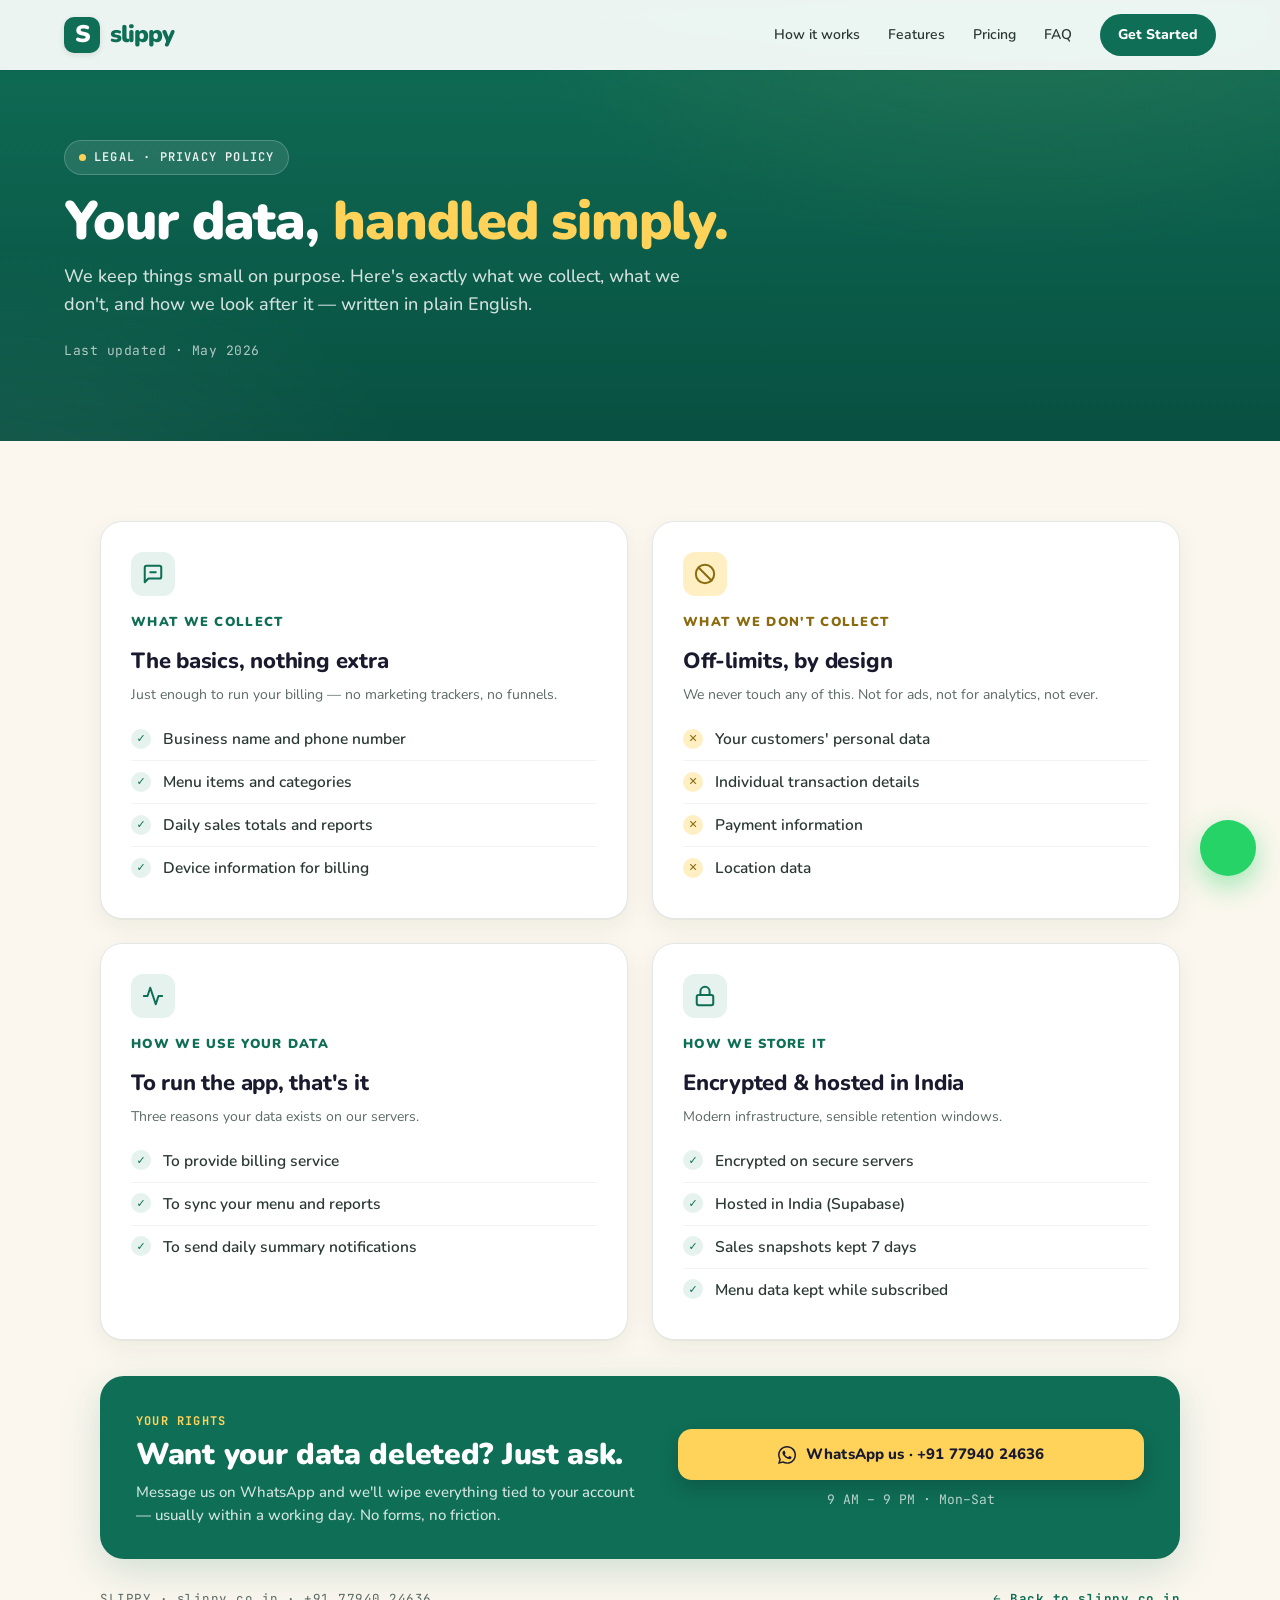
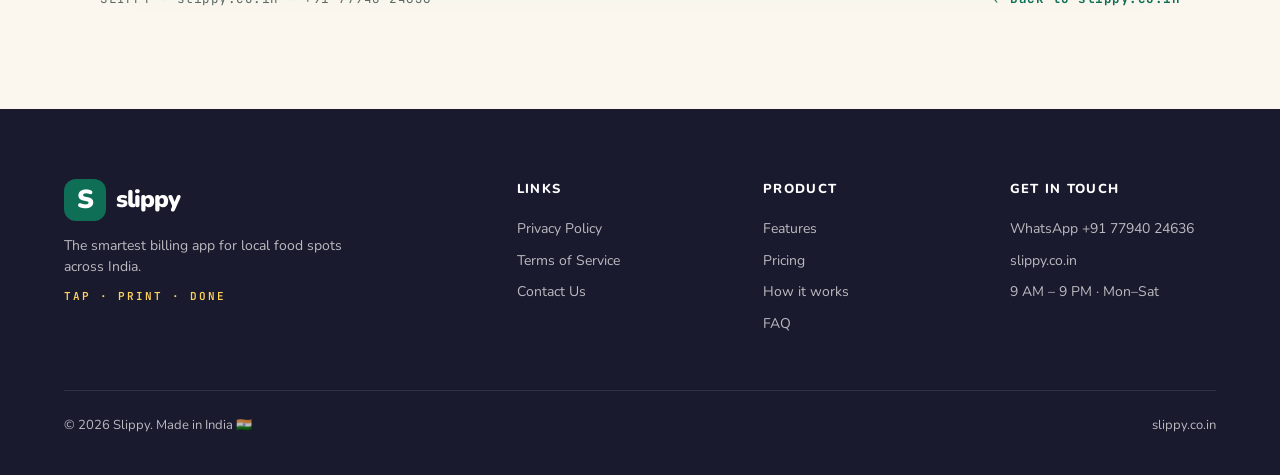
==== privacy.html @ fe351724 "update: add privacy policy page and update index Co-Authored-By: Claude Sonnet 4.6 <noreply@anthropi" ====
<!DOCTYPE html>
<html lang="en">
<head>
<meta charset="UTF-8">
<meta name="viewport" content="width=device-width, initial-scale=1.0">
<title>Privacy Policy — Slippy</title>
<meta name="description" content="Slippy privacy policy. What we collect, what we don't, how we use and store your data.">
<link rel="stylesheet" href="styles.css">
<style>
.privacy-hero{
  background:linear-gradient(180deg, var(--teal-700) 0%, var(--teal-800) 100%);
  color:#fff;
  padding:140px 0 80px;
  position:relative;
  overflow:hidden;
}
.privacy-hero::before{
  content:'';position:absolute;inset:0;
  background:radial-gradient(900px 500px at 80% -10%, rgba(255,210,90,0.10), transparent 60%),
             radial-gradient(700px 400px at 0% 110%, rgba(255,255,255,0.06), transparent 60%);
  pointer-events:none;
}
.privacy-hero .wrap{position:relative;z-index:2}
.privacy-hero .eyebrow-pill{
  display:inline-flex;align-items:center;gap:8px;
  background:rgba(255,255,255,0.10);
  border:1px solid rgba(255,255,255,0.20);
  padding:7px 14px;border-radius:999px;
  font-family:'JetBrains Mono',monospace;font-size:12px;font-weight:600;letter-spacing:0.10em;
  color:rgba(255,255,255,0.92);
  margin-bottom:18px;
}
.privacy-hero .eyebrow-pill .dot{width:7px;height:7px;border-radius:50%;background:#FFD25A}
.privacy-hero h1{
  font-weight:900;font-size:54px;line-height:1.05;letter-spacing:-0.02em;
  max-width:760px;margin-bottom:14px;
}
.privacy-hero h1 .em{color:#FFD25A}
.privacy-hero .lede{
  font-size:18px;color:rgba(255,255,255,0.82);font-weight:500;max-width:620px;line-height:1.55;
}
.privacy-hero .updated{
  margin-top:22px;font-family:'JetBrains Mono',monospace;font-size:13px;
  color:rgba(255,255,255,0.68);letter-spacing:0.04em;
}

.privacy-body{padding:80px 0 100px;background:var(--paper-warm)}
.privacy-grid{
  display:grid;grid-template-columns:repeat(2, 1fr);gap:24px;
  max-width:1080px;margin:0 auto;
}
@media (max-width:820px){.privacy-grid{grid-template-columns:1fr}}

.p-card{
  background:#fff;border:1px solid var(--ink-200);border-radius:22px;
  padding:30px 30px 28px;box-shadow:var(--shadow-card);
  transition:transform 240ms ease, box-shadow 240ms ease;
}
.p-card:hover{transform:translateY(-3px);box-shadow:var(--shadow-card-2)}
.p-card .icon{
  width:44px;height:44px;border-radius:12px;
  background:var(--teal-100);color:var(--teal-700);
  display:flex;align-items:center;justify-content:center;
  margin-bottom:16px;
}
.p-card.warn .icon{background:#FFEFC2;color:#8A6B0F}
.p-card .icon svg{width:22px;height:22px}
.p-card h2{
  font-weight:900;font-size:13px;letter-spacing:0.10em;text-transform:uppercase;
  color:var(--teal-700);margin-bottom:12px;
}
.p-card.warn h2{color:#8A6B0F}
.p-card h3{
  font-weight:800;font-size:22px;color:var(--ink-900);
  margin-bottom:6px;letter-spacing:-0.01em;
}
.p-card .desc{
  color:var(--ink-500);font-size:14px;margin-bottom:18px;line-height:1.5;
}
.p-card ul{list-style:none}
.p-card li{
  display:flex;align-items:flex-start;gap:12px;
  padding:9px 0;font-size:15.5px;color:var(--ink-700);font-weight:600;
  border-top:1px solid var(--ink-100);
}
.p-card li:first-child{border-top:0;padding-top:4px}
.p-card li .v{
  width:20px;height:20px;border-radius:50%;
  background:var(--teal-100);color:var(--teal-700);
  display:flex;align-items:center;justify-content:center;
  font-weight:900;font-size:11px;flex-shrink:0;margin-top:1.5px;
}
.p-card.warn li .v{background:#FFEFC2;color:#8A6B0F}

.privacy-rights{
  margin-top:36px;background:var(--teal-700);color:#fff;
  border-radius:24px;padding:36px 36px 32px;
  display:grid;grid-template-columns:1.1fr 1fr;gap:30px;align-items:center;
  max-width:1080px;margin-left:auto;margin-right:auto;
  box-shadow:var(--shadow-soft);
}
@media (max-width:820px){.privacy-rights{grid-template-columns:1fr;padding:28px}}
.privacy-rights .t-eyebrow{
  font-family:'JetBrains Mono',monospace;font-size:12px;letter-spacing:0.10em;
  color:#FFD25A;font-weight:700;margin-bottom:8px;
}
.privacy-rights h3{
  font-weight:900;font-size:30px;line-height:1.15;letter-spacing:-0.01em;
  margin-bottom:8px;
}
.privacy-rights p{color:rgba(255,255,255,0.82);font-size:15px;line-height:1.55;font-weight:500}
.privacy-rights .actions{display:flex;flex-direction:column;gap:10px}
.privacy-rights .btn-wa{
  display:inline-flex;align-items:center;gap:10px;justify-content:center;
  background:#FFD25A;color:var(--ink-900);font-weight:800;font-size:15px;
  padding:14px 20px;border-radius:14px;letter-spacing:0.01em;
  box-shadow:0 8px 20px rgba(0,0,0,0.18);
  transition:transform 200ms ease;
}
.privacy-rights .btn-wa:hover{transform:translateY(-2px)}
.privacy-rights .btn-wa svg{width:18px;height:18px}
.privacy-rights .contact-line{
  font-family:'JetBrains Mono',monospace;font-size:13px;
  color:rgba(255,255,255,0.7);text-align:center;
}

.privacy-meta{
  max-width:1080px;margin:30px auto 0;
  display:flex;justify-content:space-between;align-items:center;flex-wrap:wrap;gap:14px;
  font-family:'JetBrains Mono',monospace;font-size:12.5px;color:var(--ink-500);
  letter-spacing:0.04em;
}
.privacy-meta a{color:var(--teal-700);font-weight:700}
.privacy-meta a:hover{text-decoration:underline}
</style>
</head>
<body>

<!-- NAV -->
<nav class="nav scrolled" id="nav">
  <div class="wrap">
    <a href="index.html" class="logo">
      <div class="mark"></div>
      <div class="word">slippy</div>
    </a>
    <div class="links">
      <a href="index.html#how">How it works</a>
      <a href="index.html#features">Features</a>
      <a href="index.html#pricing">Pricing</a>
      <a href="index.html#faq">FAQ</a>
      <a href="https://wa.me/917794024636" class="cta" target="_blank" rel="noopener">Get Started</a>
    </div>
  </div>
</nav>

<!-- HERO -->
<section class="privacy-hero">
  <div class="wrap">
    <div class="eyebrow-pill"><span class="dot"></span>LEGAL · PRIVACY POLICY</div>
    <h1>Your data, <span class="em">handled simply.</span></h1>
    <p class="lede">We keep things small on purpose. Here's exactly what we collect, what we don't, and how we look after it — written in plain English.</p>
    <div class="updated">Last updated · May 2026</div>
  </div>
</section>

<!-- BODY -->
<section class="privacy-body">
  <div class="wrap">

    <div class="privacy-grid">

      <!-- WHAT WE COLLECT -->
      <div class="p-card">
        <div class="icon">
          <svg viewBox="0 0 24 24" fill="none" stroke="currentColor" stroke-width="2.2" stroke-linecap="round" stroke-linejoin="round"><path d="M21 15a2 2 0 0 1-2 2H7l-4 4V5a2 2 0 0 1 2-2h14a2 2 0 0 1 2 2z"/><line x1="9" y1="10" x2="15" y2="10"/></svg>
        </div>
        <h2>What we collect</h2>
        <h3>The basics, nothing extra</h3>
        <p class="desc">Just enough to run your billing — no marketing trackers, no funnels.</p>
        <ul>
          <li><span class="v">✓</span>Business name and phone number</li>
          <li><span class="v">✓</span>Menu items and categories</li>
          <li><span class="v">✓</span>Daily sales totals and reports</li>
          <li><span class="v">✓</span>Device information for billing</li>
        </ul>
      </div>

      <!-- WHAT WE DON'T COLLECT -->
      <div class="p-card warn">
        <div class="icon">
          <svg viewBox="0 0 24 24" fill="none" stroke="currentColor" stroke-width="2.2" stroke-linecap="round" stroke-linejoin="round"><circle cx="12" cy="12" r="10"/><line x1="4.93" y1="4.93" x2="19.07" y2="19.07"/></svg>
        </div>
        <h2>What we don't collect</h2>
        <h3>Off-limits, by design</h3>
        <p class="desc">We never touch any of this. Not for ads, not for analytics, not ever.</p>
        <ul>
          <li><span class="v">✕</span>Your customers' personal data</li>
          <li><span class="v">✕</span>Individual transaction details</li>
          <li><span class="v">✕</span>Payment information</li>
          <li><span class="v">✕</span>Location data</li>
        </ul>
      </div>

      <!-- HOW WE USE -->
      <div class="p-card">
        <div class="icon">
          <svg viewBox="0 0 24 24" fill="none" stroke="currentColor" stroke-width="2.2" stroke-linecap="round" stroke-linejoin="round"><polyline points="22 12 18 12 15 21 9 3 6 12 2 12"/></svg>
        </div>
        <h2>How we use your data</h2>
        <h3>To run the app, that's it</h3>
        <p class="desc">Three reasons your data exists on our servers.</p>
        <ul>
          <li><span class="v">✓</span>To provide billing service</li>
          <li><span class="v">✓</span>To sync your menu and reports</li>
          <li><span class="v">✓</span>To send daily summary notifications</li>
        </ul>
      </div>

      <!-- HOW WE STORE -->
      <div class="p-card">
        <div class="icon">
          <svg viewBox="0 0 24 24" fill="none" stroke="currentColor" stroke-width="2.2" stroke-linecap="round" stroke-linejoin="round"><rect x="3" y="11" width="18" height="11" rx="2"/><path d="M7 11V7a5 5 0 0 1 10 0v4"/></svg>
        </div>
        <h2>How we store it</h2>
        <h3>Encrypted &amp; hosted in India</h3>
        <p class="desc">Modern infrastructure, sensible retention windows.</p>
        <ul>
          <li><span class="v">✓</span>Encrypted on secure servers</li>
          <li><span class="v">✓</span>Hosted in India (Supabase)</li>
          <li><span class="v">✓</span>Sales snapshots kept 7 days</li>
          <li><span class="v">✓</span>Menu data kept while subscribed</li>
        </ul>
      </div>

    </div>

    <!-- YOUR RIGHTS -->
    <div class="privacy-rights">
      <div>
        <div class="t-eyebrow">YOUR RIGHTS</div>
        <h3>Want your data deleted? Just ask.</h3>
        <p>Message us on WhatsApp and we'll wipe everything tied to your account — usually within a working day. No forms, no friction.</p>
      </div>
      <div class="actions">
        <a class="btn-wa" href="https://wa.me/917794024636" target="_blank" rel="noopener">
          <svg viewBox="0 0 24 24" fill="currentColor"><path d="M17.498 14.382c-.301-.15-1.767-.867-2.04-.966-.273-.101-.473-.15-.673.15-.197.295-.771.964-.944 1.162-.175.195-.349.21-.646.075-.3-.15-1.263-.465-2.403-1.485-.888-.795-1.484-1.77-1.66-2.07-.174-.3-.019-.465.13-.615.136-.135.301-.345.451-.523.146-.181.194-.301.297-.496.1-.21.049-.375-.025-.524-.075-.15-.672-1.62-.922-2.206-.24-.584-.487-.51-.672-.51-.172-.015-.371-.015-.571-.015-.2 0-.523.074-.797.359-.273.3-1.045 1.02-1.045 2.475s1.07 2.865 1.219 3.075c.149.18 2.095 3.195 5.076 4.485.709.3 1.26.48 1.692.629.71.227 1.355.195 1.866.121.57-.091 1.758-.721 2.006-1.413.255-.694.255-1.28.18-1.414-.074-.135-.27-.21-.57-.36zm-5.446 7.443h-.016c-1.77 0-3.524-.48-5.055-1.38l-.36-.214-3.75.975 1.005-3.645-.239-.375a9.869 9.869 0 0 1-1.516-5.26c0-5.445 4.455-9.885 9.942-9.885 2.654 0 5.145 1.035 7.021 2.91 1.875 1.875 2.909 4.365 2.909 7.02-.004 5.444-4.46 9.885-9.935 9.885M20.52 3.449C18.24 1.245 15.24 0 12.045 0 5.463 0 .104 5.334.101 11.893c0 2.096.549 4.14 1.595 5.945L0 24l6.335-1.652a11.997 11.997 0 0 0 5.71 1.447h.006c6.585 0 11.946-5.336 11.949-11.896 0-3.176-1.24-6.165-3.495-8.411"/></svg>
          WhatsApp us · +91 77940 24636
        </a>
        <div class="contact-line">9 AM – 9 PM · Mon–Sat</div>
      </div>
    </div>

    <div class="privacy-meta">
      <div>SLIPPY · slippy.co.in · +91 77940 24636</div>
      <div><a href="index.html">← Back to slippy.co.in</a></div>
    </div>

  </div>
</section>

<!-- FOOTER -->
<footer class="footer">
  <div class="wrap">
    <div class="row">
      <div class="brand">
        <div class="logo-row">
          <div class="mark">S</div>
          <div class="word">slippy</div>
        </div>
        <p>The smartest billing app for local food spots across India.</p>
        <div class="tag">TAP · PRINT · DONE</div>
      </div>
      <div>
        <h4>Links</h4>
        <ul>
          <li><a href="privacy.html">Privacy Policy</a></li>
          <li><a href="#">Terms of Service</a></li>
          <li><a href="index.html#contact">Contact Us</a></li>
        </ul>
      </div>
      <div>
        <h4>Product</h4>
        <ul>
          <li><a href="index.html#features">Features</a></li>
          <li><a href="index.html#pricing">Pricing</a></li>
          <li><a href="index.html#how">How it works</a></li>
          <li><a href="index.html#faq">FAQ</a></li>
        </ul>
      </div>
      <div>
        <h4>Get in touch</h4>
        <ul>
          <li><a href="https://wa.me/917794024636" target="_blank" rel="noopener">WhatsApp +91 77940 24636</a></li>
          <li><a href="https://slippy.co.in">slippy.co.in</a></li>
          <li>9 AM – 9 PM · Mon–Sat</li>
        </ul>
      </div>
    </div>
    <div class="bottom">
      <div>© 2026 Slippy. Made in India 🇮🇳</div>
      <div>slippy.co.in</div>
    </div>
  </div>
</footer>

<a class="wa-float" href="https://wa.me/917794024636" target="_blank" rel="noopener" aria-label="Chat on WhatsApp"></a>

</body>
</html>
---- styles.css ----
/* =========================================================================
   Slippy — slippy.co.in landing page styles
   ========================================================================= */
@import url('https://fonts.googleapis.com/css2?family=Nunito:wght@400;600;700;800;900&family=JetBrains+Mono:wght@400;500;600;700&display=swap');

* { box-sizing: border-box; margin: 0; padding: 0; }
:root{
  --teal-900:#0A4A39; --teal-800:#085041; --teal-700:#0F6E56;
  --teal-600:#13816A; --teal-500:#2A9B83; --teal-400:#5BB7A1;
  --teal-200:#C9E7DE; --teal-100:#E5F2EE;
  --teal-blob:#14826A;
  --cream:#FFF8E7;
  --paper:#FFFFFF;
  --paper-warm:#FBF7EE;
  --ink-900:#1A1A2E; --ink-700:#2B3935; --ink-500:#5A6A65; --ink-400:#8A9994;
  --ink-300:#C5CFCB; --ink-200:#E2E8E5; --ink-100:#F1F4F2;
  --paid:#1F8A5C;
  --shadow-card: 0 1px 0 rgba(14,26,22,0.04), 0 8px 24px rgba(14,26,22,0.06);
  --shadow-card-2: 0 2px 0 rgba(14,26,22,0.04), 0 20px 50px rgba(14,26,22,0.10);
  --shadow-btn: 0 1px 0 rgba(10,74,57,0.18), 0 6px 16px rgba(10,74,57,0.30);
  --shadow-soft: 0 12px 40px rgba(15,110,86,0.18);
}

html{scroll-behavior:smooth}
body{
  font-family:'Nunito', system-ui, -apple-system, sans-serif;
  font-weight:400;
  color:var(--ink-900);
  background:var(--paper);
  font-size:16px;
  line-height:1.55;
  -webkit-font-smoothing:antialiased;
  -moz-osx-font-smoothing:grayscale;
  overflow-x:hidden;
}
.mono{font-family:'JetBrains Mono',monospace;font-variant-numeric:tabular-nums}
img,svg{display:block;max-width:100%}
a{color:inherit;text-decoration:none}
button{font-family:inherit;cursor:pointer;border:0;background:transparent;color:inherit}

.wrap{max-width:1200px;margin:0 auto;padding:0 24px}
@media (max-width:640px){ .wrap{padding:0 18px} }

/* ============ NAV ============ */
.nav{
  position:fixed; top:0; left:0; right:0; z-index:50;
  padding:14px 0;
  transition:background 250ms ease, box-shadow 250ms ease;
}
.nav.scrolled{
  background:rgba(255,255,255,0.92);
  backdrop-filter:saturate(150%) blur(10px);
  box-shadow:0 1px 0 rgba(14,26,22,0.06);
}
.nav .wrap{display:flex;align-items:center;justify-content:space-between}
.nav .logo{display:flex;align-items:center;gap:10px}
.nav .logo .mark{
  width:36px;height:36px;border-radius:10px;background:#fff;
  position:relative; overflow:hidden; flex-shrink:0;
  box-shadow:0 2px 6px rgba(0,0,0,0.10);
}
.nav.scrolled .logo .mark{background:var(--teal-700)}
.nav .logo .mark::before{
  content:'S'; position:absolute; inset:0;
  display:flex; align-items:center; justify-content:center;
  font-weight:900; font-size:24px; color:var(--teal-700);
  letter-spacing:-1.5px;
}
.nav.scrolled .logo .mark::before{color:#fff}
.nav .logo .word{font-weight:900;font-size:24px;letter-spacing:-1px;color:#fff}
.nav.scrolled .logo .word{color:var(--teal-700)}
.nav .links{display:flex;gap:28px;align-items:center}
.nav .links a:not(.cta){
  font-weight:600; font-size:14px;
  color:rgba(255,255,255,0.85);
  transition:color 200ms;
}
.nav.scrolled .links a:not(.cta){color:var(--ink-700)}
.nav .links a:not(.cta):hover{color:#fff}
.nav.scrolled .links a:not(.cta):hover{color:var(--teal-700)}
.nav a.cta{
  background:#fff !important; color:var(--teal-700) !important;
  padding:10px 18px; border-radius:999px; font-weight:800; font-size:14px;
  white-space:nowrap; flex-shrink:0;
  transition:transform 180ms, background 200ms, color 200ms;
  display:inline-block;
}
.nav.scrolled a.cta{background:var(--teal-700) !important;color:#fff !important}
.nav a.cta:hover{transform:translateY(-1px)}
@media (max-width:760px){
  .nav .links a:not(.cta){display:none}
  .nav .links{gap:0}
  .nav a.cta{padding:9px 14px;font-size:13px}
}
@media (max-width:380px){
  .nav a.cta{padding:8px 12px;font-size:12px}
  .nav .logo .word{font-size:20px}
  .nav .logo .mark{width:32px;height:32px}
  .nav .wrap{padding:0 14px}
}

/* ============ HERO ============ */
.hero{
  position:relative;
  background:var(--teal-700);
  color:#fff;
  padding:140px 0 80px;
  overflow:hidden;
  isolation:isolate;
}
.hero::before, .hero::after{
  content:''; position:absolute; border-radius:50%;
  background:var(--teal-blob); opacity:0.6; z-index:-1;
  filter:blur(0px);
}
.hero::before{ width:340px;height:340px; top:-80px; right:-60px; }
.hero::after{ width:260px;height:260px; bottom:-80px; left:-80px; opacity:0.4; }
.hero .blob3{
  position:absolute; width:140px; height:140px; border-radius:34px;
  background:var(--teal-blob); top:240px; left:48%; opacity:0.45; z-index:-1;
  transform:rotate(15deg);
}
.hero .grid-bg{
  position:absolute; inset:0; z-index:-1; opacity:0.18;
  background-image:
    radial-gradient(circle at center, rgba(255,255,255,0.7) 1.2px, transparent 1.2px);
  background-size: 28px 28px;
  mask-image: radial-gradient(ellipse 70% 60% at 50% 30%, black, transparent 80%);
  -webkit-mask-image: radial-gradient(ellipse 70% 60% at 50% 30%, black, transparent 80%);
}
.hero .row{
  display:grid; grid-template-columns:1.1fr 1fr; gap:60px; align-items:center;
}
@media (max-width:920px){ .hero .row{grid-template-columns:1fr;gap:50px} }

.hero .eyebrow{
  display:inline-flex; align-items:center; gap:8px;
  background:rgba(255,255,255,0.12);
  border:1px solid rgba(255,255,255,0.20);
  padding:6px 14px; border-radius:999px;
  font-size:12px; font-weight:700; letter-spacing:0.10em; text-transform:uppercase;
  color:#fff;
  margin-bottom:24px;
}
.hero .eyebrow .dot{width:6px;height:6px;border-radius:50%;background:#FFD25A;animation:pulse 2s infinite}
@keyframes pulse{0%,100%{opacity:1;transform:scale(1)}50%{opacity:0.5;transform:scale(1.3)}}

.hero h1{
  font-weight:900; font-size:72px; line-height:1.08; letter-spacing:-0.03em;
  margin-bottom:22px;
}
.hero h1 .em{
  font-style:italic; font-weight:900;
  background:linear-gradient(to bottom, #FFD25A 0%, #FFB347 100%);
  -webkit-background-clip:text; background-clip:text; color:transparent;
  display:inline-block; padding:0.06em 0.04em 0.18em; line-height:1.15;
}
@media (max-width:760px){ .hero h1{font-size:44px} }

.hero .sub{
  font-size:18px; line-height:1.55; color:rgba(255,255,255,0.85);
  max-width:520px; margin-bottom:36px; font-weight:500;
}
.hero .ctas{display:flex; gap:14px; flex-wrap:wrap; align-items:center}

.btn{
  display:inline-flex; align-items:center; gap:10px;
  padding:16px 22px; border-radius:14px; font-weight:800; font-size:15px;
  transition:transform 180ms ease, box-shadow 200ms ease;
}
.btn:hover{transform:translateY(-2px)}
.btn-primary{
  background:#fff; color:var(--teal-700);
  box-shadow:0 1px 0 rgba(0,0,0,0.05), 0 10px 30px rgba(0,0,0,0.18);
}
.btn-primary:hover{box-shadow:0 1px 0 rgba(0,0,0,0.05), 0 14px 36px rgba(0,0,0,0.24)}
.btn-secondary{
  background:rgba(255,255,255,0.10); color:#fff;
  border:1.5px solid rgba(255,255,255,0.30);
}
.btn-secondary:hover{background:rgba(255,255,255,0.18)}
.btn-teal{
  background:var(--teal-700); color:#fff;
  box-shadow:var(--shadow-btn);
}

.hero-trust{
  margin-top:40px;
  display:flex; gap:28px; flex-wrap:wrap; align-items:center;
  font-size:13px; color:rgba(255,255,255,0.75); font-weight:600;
}
.hero-trust .item{display:flex;align-items:center;gap:8px}
.hero-trust .check{
  width:18px;height:18px;border-radius:50%;background:rgba(255,210,90,0.25);
  display:inline-flex;align-items:center;justify-content:center;color:#FFD25A;font-size:11px;font-weight:900;
}

/* ============ HERO PHONE ============ */
.hero .phone-stage{
  position:relative; display:flex; justify-content:center; align-items:center;
  perspective:1400px;
}
.phone{
  width:300px; min-height:600px;
  background:#0E1A16;
  border-radius:42px;
  padding:8px;
  box-shadow:
    0 0 0 2px rgba(255,255,255,0.06),
    0 50px 80px rgba(0,0,0,0.35),
    0 20px 40px rgba(0,0,0,0.25);
  position:relative;
  transform:rotate(-3deg);
  animation:phoneFloat 6s ease-in-out infinite;
}
@keyframes phoneFloat{
  0%,100%{transform:rotate(-3deg) translateY(0)}
  50%{transform:rotate(-3deg) translateY(-12px)}
}
.phone .screen{
  background:#fff; border-radius:34px;
  width:100%; height:600px; overflow:hidden;
  position:relative;
  display:flex; flex-direction:column;
}
.phone .notch{
  position:absolute; top:6px; left:50%; transform:translateX(-50%);
  width:90px; height:24px; background:#0E1A16; border-radius:999px; z-index:5;
}
.phone .stat{
  flex:0 0 auto; padding:14px 22px 6px;
  display:flex; justify-content:space-between; align-items:center;
  font-size:11px; font-weight:700;
}
.phone .stat .right{display:flex;gap:5px;align-items:center}
.phone .stat .bar{width:14px;height:8px;background:#0E1A16;border-radius:2px;display:inline-block}
.phone .stat .pct{font-family:'JetBrains Mono',monospace;font-size:10px}

/* receipt content */
.phone .header-bar{
  background:var(--teal-700); color:#fff;
  padding:10px 18px 18px; flex:0 0 auto;
}
.phone .header-bar .title{
  font-weight:800; font-size:18px; text-align:center; margin-top:4px;
}
.phone .header-bar .sub{font-size:11px; text-align:center; opacity:0.8; margin-top:2px}
.phone .body{
  flex:1; background:#FBF7EE; padding:14px; overflow:hidden;
  display:flex; flex-direction:column; gap:8px;
}
.phone .card{
  background:#fff; border-radius:14px; padding:14px;
  box-shadow:0 1px 0 rgba(14,26,22,0.04), 0 4px 12px rgba(14,26,22,0.05);
}
.phone .card .lab{
  font-size:9px; color:#5A6A65; text-transform:uppercase;
  letter-spacing:0.10em; font-weight:700; margin-bottom:8px;
}
.phone .row-li{
  display:flex; justify-content:space-between; align-items:baseline;
  padding:4px 0;
}
.phone .row-li + .row-li{border-top:1px dashed #E2E8E5}
.phone .name{font-size:12px; font-weight:600; color:#1A1A2E}
.phone .qty{font-family:'JetBrains Mono',monospace; font-size:9px; color:#5A6A65; margin-top:1px}
.phone .price{font-family:'JetBrains Mono',monospace; font-weight:700; font-size:12px; color:#1A1A2E}
.phone .total-row{
  display:flex; justify-content:space-between; align-items:baseline;
  padding-top:10px; border-top:1.5px dashed var(--teal-200); margin-top:6px;
}
.phone .total-row .lbl{font-weight:800; font-size:14px}
.phone .total-row .amt{font-family:'JetBrains Mono',monospace; font-weight:700; font-size:22px; color:var(--teal-700)}
.phone .pay-btn{
  background:var(--teal-700); color:#fff;
  padding:12px; border-radius:12px;
  text-align:center; font-weight:800; font-size:13px;
  display:flex; align-items:center; justify-content:center; gap:8px;
  box-shadow:0 1px 0 rgba(10,74,57,0.18), 0 4px 12px rgba(10,74,57,0.22);
  margin-top:auto;
}
.phone .pay-btn .check{
  width:16px;height:16px;background:var(--paid);border-radius:4px;
  display:inline-flex;align-items:center;justify-content:center;font-size:10px;font-weight:900;
}

/* Floating chips around phone */
.chip-fly{
  position:absolute;
  background:#fff;
  border-radius:14px;
  padding:10px 14px;
  box-shadow:0 12px 32px rgba(0,0,0,0.18);
  font-size:13px; font-weight:700;
  display:flex; align-items:center; gap:10px;
  color:var(--ink-900);
  animation:chipFloat 5s ease-in-out infinite;
}
.chip-fly .ic{
  width:30px;height:30px;border-radius:8px;
  display:flex;align-items:center;justify-content:center;
  font-size:14px;
}
.chip-fly.print{ top:80px; left:-30px; animation-delay:0.5s; }
.chip-fly.print .ic{background:var(--teal-100); color:var(--teal-700)}
.chip-fly.upi{ top:280px; right:-50px; animation-delay:1.5s; }
.chip-fly.upi .ic{background:#DEF1E6; color:var(--paid)}
.chip-fly .small{font-size:10px;color:var(--ink-500);font-weight:600;text-transform:uppercase;letter-spacing:0.08em}
@keyframes chipFloat{
  0%,100%{transform:translateY(0)}
  50%{transform:translateY(-8px)}
}
@media (max-width:920px){ .chip-fly{display:none} }

/* ============ section tools ============ */
section{padding:90px 0; position:relative}
.section-head{ text-align:center; max-width:680px; margin:0 auto 60px }
.eyebrow-pill{
  display:inline-flex; align-items:center; gap:8px;
  background:var(--teal-100); color:var(--teal-700);
  padding:6px 14px; border-radius:999px;
  font-size:12px; font-weight:800; letter-spacing:0.10em; text-transform:uppercase;
  margin-bottom:18px;
}
h2.section-title{
  font-weight:900; font-size:48px; line-height:1.05; letter-spacing:-0.02em;
  color:var(--ink-900); margin-bottom:14px;
}
@media (max-width:640px){ h2.section-title{font-size:32px} }
.section-sub{font-size:18px; color:var(--ink-700); line-height:1.55; max-width:600px;margin:0 auto}

/* ============ HOW IT WORKS ============ */
.how{ background:var(--teal-700); color:#fff; overflow:hidden; position:relative; }
.how::before{
  content:''; position:absolute; inset:0; opacity:0.18; z-index:0;
  background-image: radial-gradient(circle at center, rgba(255,255,255,0.6) 1.2px, transparent 1.2px);
  background-size: 28px 28px;
  mask-image: radial-gradient(ellipse 70% 70% at 50% 50%, black, transparent 80%);
  -webkit-mask-image: radial-gradient(ellipse 70% 70% at 50% 50%, black, transparent 80%);
}
.how > *{position:relative; z-index:1}
.how h2.section-title, .how .section-sub, .how .eyebrow-pill{color:#fff}
.how .eyebrow-pill{background:rgba(255,255,255,0.14); color:#FFD25A}
.how .section-sub{color:rgba(255,255,255,0.80)}
.how .steps{
  display:grid; grid-template-columns:repeat(3,1fr); gap:24px;
  position:relative;
}
@media (max-width:880px){ .how .steps{grid-template-columns:1fr} }
.step{
  background:rgba(255,255,255,0.06);
  border:1px solid rgba(255,255,255,0.14);
  border-radius:24px; padding:32px 28px;
  position:relative;
  transition:transform 250ms ease, background 250ms ease;
}
.step:hover{transform:translateY(-6px); background:rgba(255,255,255,0.10)}
.step .num{
  font-family:'Nunito',sans-serif; font-weight:900; font-size:64px;
  background:linear-gradient(to bottom, #FFD25A 0%, #FFB347 100%);
  -webkit-background-clip:text; background-clip:text; color:transparent;
  line-height:1; letter-spacing:-0.04em;
  margin-bottom:14px;
}
.step h3{font-weight:800; font-size:24px; color:#fff; margin-bottom:10px}
.step p{color:rgba(255,255,255,0.78); font-size:15px; line-height:1.55}
.step .tag{
  display:inline-block; background:#FFD25A; color:var(--ink-900);
  font-size:11px; font-weight:800; letter-spacing:0.08em; text-transform:uppercase;
  padding:4px 10px; border-radius:999px; margin-top:14px;
}

/* ============ FEATURES ============ */
.features-grid{
  display:grid; grid-template-columns:repeat(3, 1fr); gap:20px;
}
@media (max-width:980px){ .features-grid{grid-template-columns:1fr 1fr} }
@media (max-width:600px){ .features-grid{grid-template-columns:1fr} }
.feat{
  background:#fff;
  border:1px solid var(--ink-200);
  border-radius:20px; padding:28px 24px;
  transition:transform 260ms ease, box-shadow 260ms ease, border-color 260ms ease;
  position:relative; overflow:hidden;
}
.feat:hover{
  transform:translateY(-6px);
  box-shadow:var(--shadow-card-2);
  border-color:transparent;
}
.feat .ic{
  width:54px; height:54px; border-radius:14px;
  background:var(--teal-100); color:var(--teal-700);
  display:flex; align-items:center; justify-content:center;
  margin-bottom:18px;
}
.feat .ic svg{width:26px;height:26px}
.feat h3{
  font-weight:800; font-size:20px; color:var(--ink-900);
  margin-bottom:8px; letter-spacing:-0.01em;
}
.feat p{font-size:14.5px; color:var(--ink-700); line-height:1.55}
.feat.highlight{
  background:linear-gradient(135deg, var(--teal-700) 0%, var(--teal-800) 100%);
  color:#fff;
  border-color:transparent;
}
.feat.highlight h3, .feat.highlight p{color:#fff}
.feat.highlight p{color:rgba(255,255,255,0.82)}
.feat.highlight .ic{background:rgba(255,255,255,0.18); color:#FFD25A}

/* ============ FOR WHOM ============ */
.who{ background:var(--paper-warm); }
.who-grid{
  display:grid; grid-template-columns:repeat(4,1fr); gap:14px;
  max-width:1000px; margin:40px auto 0;
}
@media (max-width:880px){ .who-grid{grid-template-columns:repeat(2,1fr)} }
.who-item{
  background:#fff; border-radius:16px; padding:24px 18px;
  text-align:center;
  transition:transform 220ms ease, box-shadow 220ms ease;
  border:1px solid var(--ink-200);
}
.who-item:hover{transform:translateY(-4px); box-shadow:var(--shadow-card)}
.who-item .emo{font-size:34px; margin-bottom:10px}
.who-item .name{font-weight:800; font-size:14px; color:var(--ink-900)}
.who-callout{
  margin-top:50px; background:#fff; border-radius:24px;
  padding:36px; display:grid; grid-template-columns:auto 1fr; gap:30px;
  align-items:center; box-shadow:var(--shadow-card);
  border:1px solid var(--ink-200);
}
@media (max-width:760px){.who-callout{grid-template-columns:1fr;text-align:center}}
.who-callout .badge{
  width:84px; height:84px; border-radius:24px;
  background:var(--teal-700); color:#fff;
  display:flex; align-items:center; justify-content:center; font-weight:900; font-size:38px;
  flex-shrink:0;
}
.who-callout h3{font-weight:900; font-size:24px; margin-bottom:8px}
.who-callout p{color:var(--ink-700); font-size:16px}

/* ============ PRICING ============ */
.pricing-card{
  max-width:520px; margin:0 auto;
  background:#fff;
  border-radius:28px;
  padding:48px 40px;
  box-shadow:var(--shadow-card-2);
  position:relative;
  border:2px solid var(--teal-700);
  overflow:hidden;
}
.pricing-card::before{
  content:''; position:absolute; top:-100px; right:-100px;
  width:240px; height:240px; border-radius:50%;
  background:var(--teal-100); z-index:0;
}
.pricing-card > *{position:relative; z-index:1}
.pricing-banner{
  display:inline-flex; align-items:center; gap:6px;
  background:#FFD25A; color:var(--ink-900);
  padding:6px 14px; border-radius:999px;
  font-size:12px; font-weight:900; letter-spacing:0.06em; text-transform:uppercase;
  margin-bottom:20px;
}
.pricing-card .price{
  display:flex; align-items:baseline; gap:6px; margin-bottom:6px;
}
.pricing-card .price .amt{
  font-weight:900; font-size:72px; letter-spacing:-0.04em; color:var(--ink-900); line-height:1;
}
.pricing-card .price .per{font-size:18px; color:var(--ink-500); font-weight:700}
.pricing-card .scope{color:var(--ink-500); font-size:14px; margin-bottom:24px}
.pricing-card hr{ border:0; height:1px; background:var(--ink-200); margin:24px 0 }
.pricing-card ul{list-style:none}
.pricing-card li{
  display:flex; align-items:center; gap:12px;
  padding:8px 0; font-size:15px; color:var(--ink-700); font-weight:600;
}
.pricing-card li .v{
  width:22px;height:22px; border-radius:50%;
  background:var(--teal-100); color:var(--teal-700);
  display:flex; align-items:center; justify-content:center; font-weight:900; font-size:12px;
  flex-shrink:0;
}
.pricing-card .cta-row{ margin-top:28px }
.pricing-card .cta-row .btn{ width:100%; justify-content:center }
.pricing-foot{
  text-align:center; margin-top:24px;
  font-size:13px; color:var(--ink-500); font-weight:600;
}
.pricing-foot span{margin:0 12px}

/* ============ DATA PRIVACY ============ */
.privacy{ background:var(--ink-900); color:#fff; }
.privacy h2{color:#fff}
.privacy .section-sub{color:rgba(255,255,255,0.70)}
.privacy .eyebrow-pill{background:rgba(255,210,90,0.18); color:#FFD25A}
.privacy-cols{
  display:grid; grid-template-columns:repeat(3,1fr); gap:20px; margin-top:50px;
}
@media (max-width:880px){.privacy-cols{grid-template-columns:1fr}}
.priv-card{
  background:rgba(255,255,255,0.04);
  border:1px solid rgba(255,255,255,0.10);
  border-radius:20px; padding:28px;
}
.priv-card h3{
  font-weight:800; font-size:18px; margin-bottom:14px;
  display:flex; align-items:center; gap:10px;
}
.priv-card h3 .dot{width:10px;height:10px;border-radius:50%}
.priv-card.on h3 .dot{background:var(--paid)}
.priv-card.off h3 .dot{background:#FF6B6B}
.priv-card.cn h3 .dot{background:#FFD25A}
.priv-card ul{list-style:none}
.priv-card li{
  font-size:14.5px; color:rgba(255,255,255,0.78);
  padding:5px 0; padding-left:16px; position:relative;
}
.priv-card li::before{
  content:''; position:absolute; left:0; top:13px;
  width:5px;height:5px;border-radius:50%; background:rgba(255,255,255,0.4);
}
.privacy .closer{
  margin-top:50px; text-align:center;
  background:rgba(255,210,90,0.10); border:1px solid rgba(255,210,90,0.20);
  border-radius:20px; padding:24px; color:#fff;
  font-weight:700; font-size:16px;
}
.privacy .closer .em{color:#FFD25A}

/* ============ CONTACT ============ */
.contact{ background:var(--teal-700); color:#fff; overflow:hidden; position:relative; }
.contact::before{
  content:''; position:absolute; width:300px; height:300px; border-radius:50%;
  background:var(--teal-blob); top:-100px; right:-80px; opacity:0.5;
}
.contact > *{position:relative; z-index:1}
.contact .row{display:grid; grid-template-columns:1.1fr 1fr; gap:60px; align-items:center}
@media (max-width:880px){.contact .row{grid-template-columns:1fr}}
.contact h2{color:#fff; margin-bottom:14px}
.contact .lead{font-size:18px; color:rgba(255,255,255,0.85); margin-bottom:30px}
.contact .ctas{display:flex; gap:14px; flex-wrap:wrap}
.contact .meta{
  display:grid; grid-template-columns:1fr 1fr; gap:16px;
  margin-top:36px;
}
.contact .meta .it{
  background:rgba(255,255,255,0.08); border:1px solid rgba(255,255,255,0.14);
  padding:16px; border-radius:14px;
}
.contact .meta .lab{
  font-size:11px; font-weight:800; letter-spacing:0.10em;
  text-transform:uppercase; color:#FFD25A; margin-bottom:6px;
}
.contact .meta .v{font-weight:700}
.contact .number{
  font-family:'JetBrains Mono', monospace; font-weight:700;
  font-size:32px; color:#FFD25A; letter-spacing:-0.01em;
  margin-bottom:8px;
}
.contact .number-tag{
  font-size:12px; font-weight:700; letter-spacing:0.10em; text-transform:uppercase;
  color:rgba(255,255,255,0.70); margin-bottom:30px;
}

/* WhatsApp art */
.wa-art{
  background:#fff; border-radius:24px; padding:24px;
  box-shadow:0 30px 60px rgba(0,0,0,0.20);
  transform:rotate(2deg);
}
.wa-art .header{
  display:flex; align-items:center; gap:12px;
  padding-bottom:14px; border-bottom:1px solid #E2E8E5;
}
.wa-art .avatar{
  width:46px; height:46px; border-radius:50%; background:var(--teal-700);
  display:flex; align-items:center; justify-content:center;
  color:#fff; font-weight:900; font-size:22px;
}
.wa-art .nm{font-weight:800; color:#1A1A2E; font-size:15px}
.wa-art .st{font-size:11px; color:var(--paid); font-weight:700; display:flex; align-items:center; gap:5px}
.wa-art .st .lvd{width:6px;height:6px;border-radius:50%;background:var(--paid)}
.wa-art .msgs{display:flex; flex-direction:column; gap:10px; padding:18px 0 6px}
.wa-art .msg{padding:10px 14px; max-width:86%; font-size:14px; line-height:1.4}
.wa-art .msg.them{
  background:var(--ink-100); color:var(--ink-900);
  border-radius:14px 14px 14px 2px; align-self:flex-start;
}
.wa-art .msg.us{
  background:var(--teal-100); color:var(--teal-900);
  border-radius:14px 14px 2px 14px; align-self:flex-end;
}
.wa-art .msg .ti{font-size:10px;color:var(--ink-500); margin-top:4px; text-align:right; font-family:'JetBrains Mono',monospace}

/* ============ FAQ ============ */
.faq-list{ max-width:860px; margin:0 auto; }
.faq-item{
  border-bottom:1px solid var(--ink-200);
  padding:18px 0;
}
.faq-item:first-child{border-top:1px solid var(--ink-200)}
.faq-q{
  display:flex; justify-content:space-between; align-items:center;
  cursor:pointer; padding:6px 0;
  font-weight:800; font-size:18px; color:var(--ink-900);
  gap:20px;
}
.faq-q:hover{color:var(--teal-700)}
.faq-q .plus{
  width:32px; height:32px; border-radius:50%;
  background:var(--teal-100); color:var(--teal-700);
  display:flex; align-items:center; justify-content:center; font-size:18px; font-weight:900;
  transition:transform 250ms ease, background 250ms ease;
  flex-shrink:0;
}
.faq-item.open .faq-q .plus{transform:rotate(45deg); background:var(--teal-700); color:#fff}
.faq-a{
  max-height:0; overflow:hidden;
  transition:max-height 350ms ease, padding 250ms ease, opacity 250ms ease;
  color:var(--ink-700); font-size:16px; line-height:1.6;
  opacity:0;
}
.faq-item.open .faq-a{max-height:300px; padding-top:10px; opacity:1}

/* ============ FOOTER ============ */
.footer{
  background:var(--ink-900); color:rgba(255,255,255,0.70);
  padding:70px 0 40px;
}
.footer .row{
  display:grid; grid-template-columns:2fr 1fr 1fr 1fr; gap:40px;
}
@media (max-width:880px){.footer .row{grid-template-columns:1fr 1fr}}
.footer h4{
  font-weight:800; font-size:13px; color:#fff;
  text-transform:uppercase; letter-spacing:0.10em;
  margin-bottom:14px;
}
.footer ul{list-style:none}
.footer li{padding:5px 0; font-size:14px}
.footer li a:hover{color:#fff}
.footer .brand .logo-row{display:flex; align-items:center; gap:10px; margin-bottom:14px}
.footer .brand .mark{
  width:42px;height:42px;border-radius:12px;background:var(--teal-700);
  display:flex; align-items:center; justify-content:center;
  color:#fff; font-weight:900; font-size:26px; letter-spacing:-1.5px;
}
.footer .brand .word{color:#fff; font-weight:900; font-size:24px; letter-spacing:-1px}
.footer .brand p{font-size:14px; max-width:320px}
.footer .brand .tag{
  font-family:'JetBrains Mono',monospace; font-size:11px;
  letter-spacing:0.18em; text-transform:uppercase;
  color:#FFD25A; font-weight:600; margin-top:10px;
}
.footer .bottom{
  margin-top:50px; padding-top:24px; border-top:1px solid rgba(255,255,255,0.10);
  display:flex; justify-content:space-between; flex-wrap:wrap; gap:12px;
  font-size:13px;
}

/* ============ WhatsApp float ============ */
.wa-float{
  position:fixed; bottom:24px; right:24px; z-index:60;
  width:56px; height:56px; border-radius:50%;
  background:#25D366; color:#fff;
  display:flex; align-items:center; justify-content:center;
  box-shadow:0 10px 28px rgba(37,211,102,0.45);
  transition:transform 200ms ease;
  animation:waPulse 2.5s ease-in-out infinite;
}
.wa-float:hover{transform:scale(1.1)}
@keyframes waPulse{
  0%,100%{box-shadow:0 10px 28px rgba(37,211,102,0.45), 0 0 0 0 rgba(37,211,102,0.5)}
  50%{box-shadow:0 10px 28px rgba(37,211,102,0.45), 0 0 0 14px rgba(37,211,102,0)}
}
.wa-float svg{width:28px;height:28px}

/* ============ animations ============ */
.reveal{ opacity:0; transform:translateY(28px); transition:opacity 700ms ease, transform 700ms ease; }
.reveal.in{ opacity:1; transform:translateY(0); }
.reveal.d1{transition-delay:80ms}
.reveal.d2{transition-delay:160ms}
.reveal.d3{transition-delay:240ms}
.reveal.d4{transition-delay:320ms}
.reveal.d5{transition-delay:400ms}
.reveal.d6{transition-delay:480ms}

/* receipt edge motif */
.tear{
  height:14px;
  background:var(--paper);
  -webkit-mask: radial-gradient(circle 7px at 7px 7px, transparent 99%, black 100%) -7px 0 / 14px 14px;
  mask: radial-gradient(circle 7px at 7px 7px, transparent 99%, black 100%) -7px 0 / 14px 14px;
  margin-top:-1px;
}
.tear.dark{background:var(--ink-900)}
.tear.teal{background:var(--teal-700)}
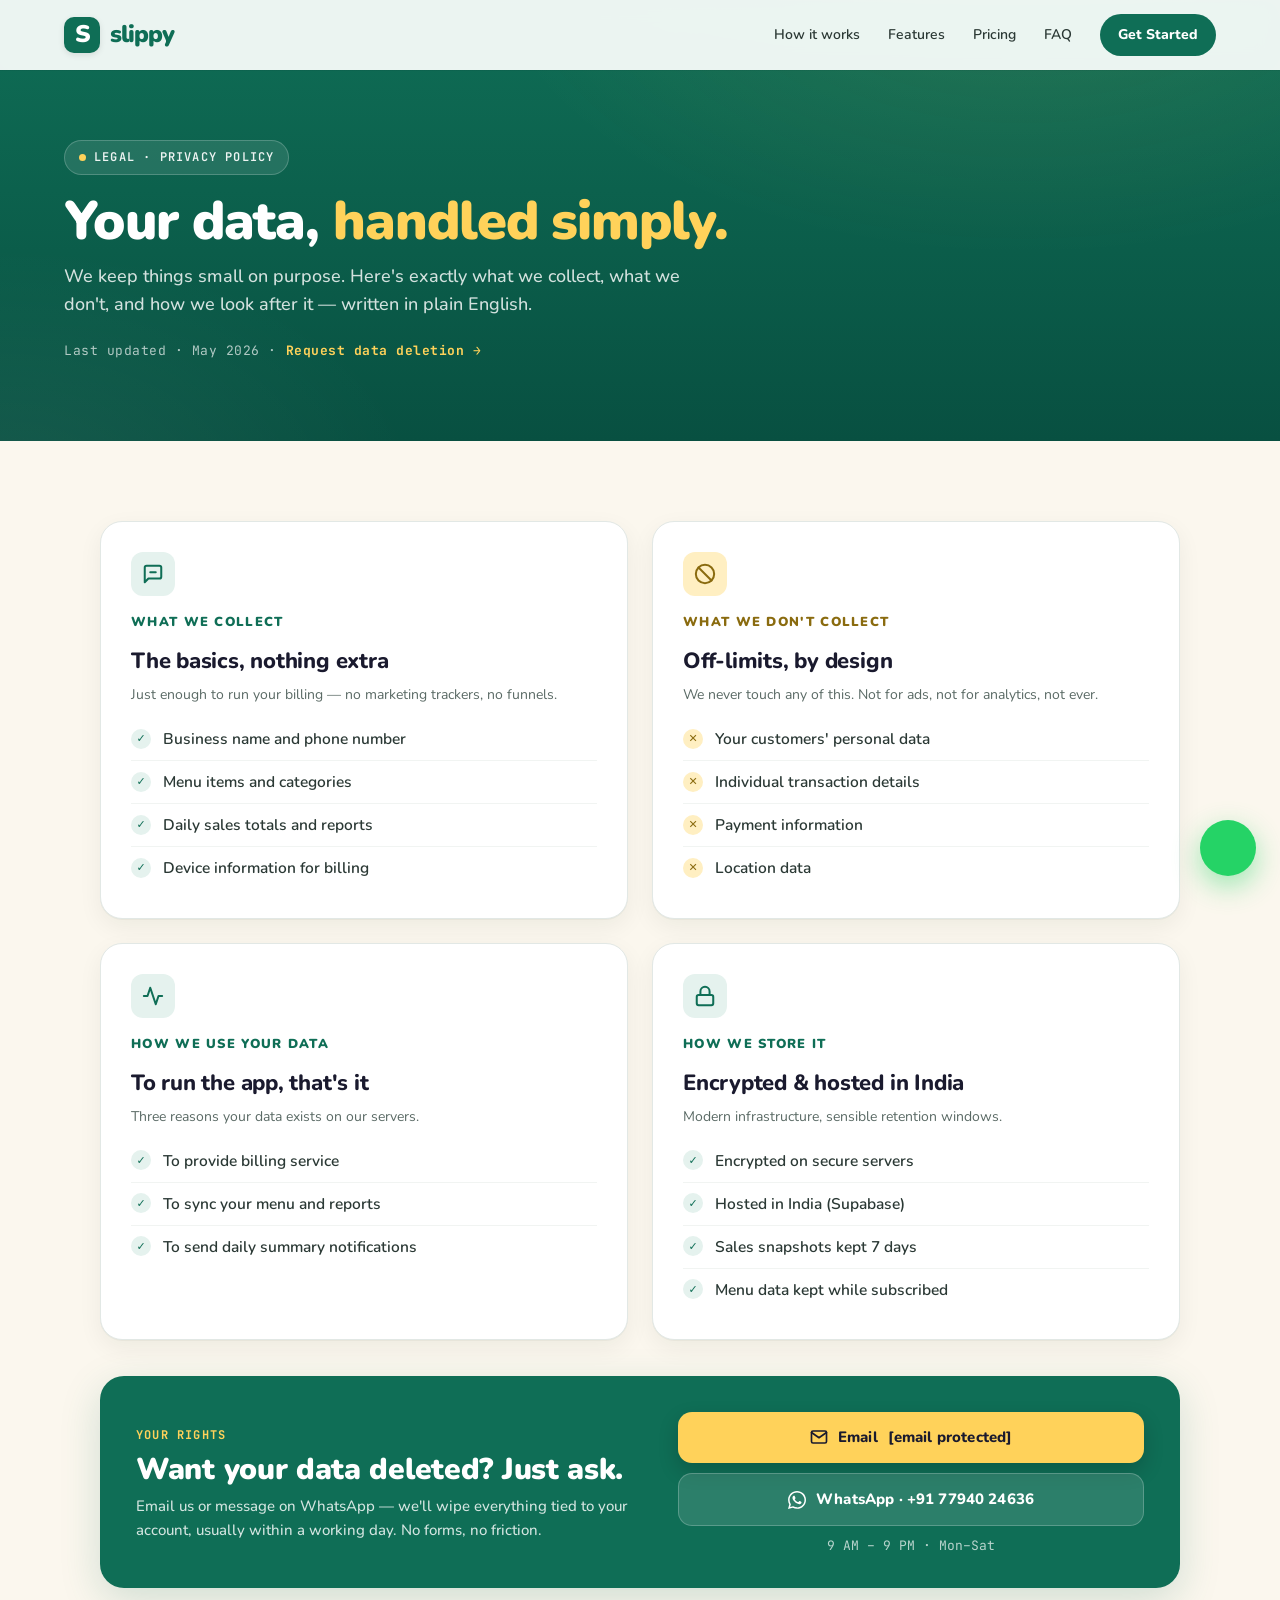
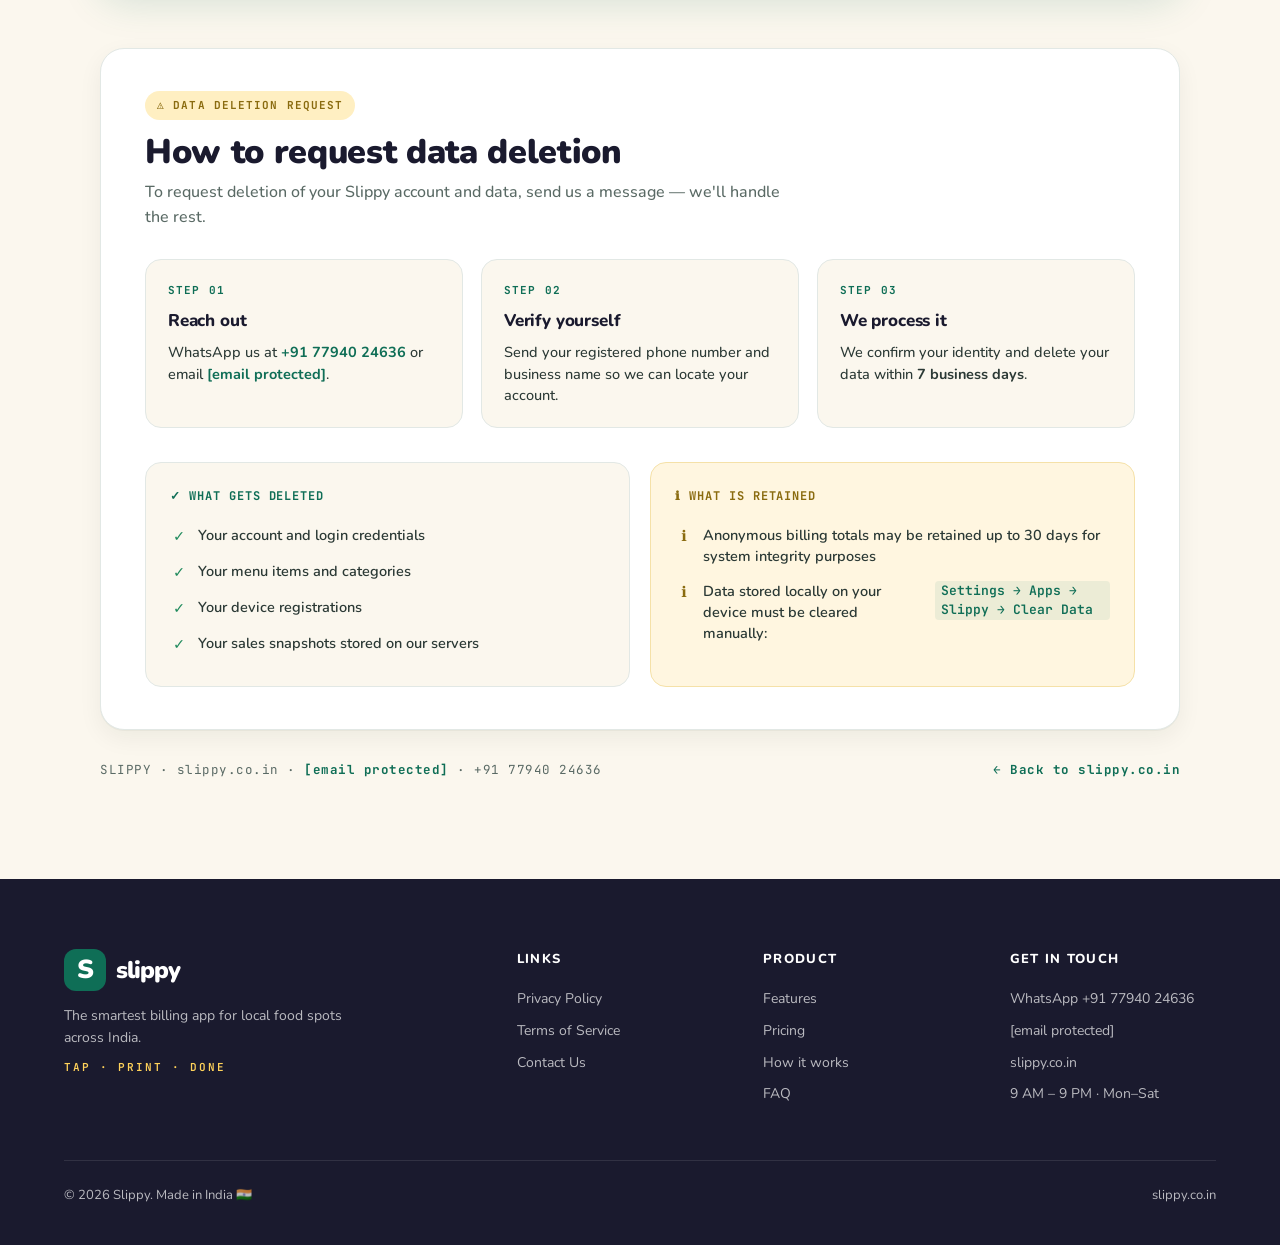
==== commit 7d6b6b36: "update: add support email to index and privacy pages Co-Authored-By: Claude Sonnet 4.6 <noreply@anth" ====
--- a/privacy.html
+++ b/privacy.html
@@ -132,6 +132,73 @@
 }
 .privacy-meta a{color:var(--teal-700);font-weight:700}
 .privacy-meta a:hover{text-decoration:underline}
+
+/* Data deletion section */
+.delete-section{
+  max-width:1080px;margin:60px auto 0;
+  background:#fff;border:1px solid var(--ink-200);border-radius:24px;
+  padding:42px 44px;box-shadow:var(--shadow-card);
+  scroll-margin-top:90px;
+}
+@media (max-width:820px){.delete-section{padding:30px 24px}}
+.delete-section .ds-eyebrow{
+  display:inline-flex;align-items:center;gap:8px;
+  background:#FFEFC2;color:#8A6B0F;
+  padding:6px 12px;border-radius:999px;
+  font-family:'JetBrains Mono',monospace;font-size:11px;font-weight:700;letter-spacing:0.10em;
+  margin-bottom:14px;
+}
+.delete-section h2{
+  font-weight:900;font-size:34px;line-height:1.1;letter-spacing:-0.01em;
+  color:var(--ink-900);margin-bottom:8px;
+}
+.delete-section .lead{
+  color:var(--ink-500);font-size:16px;line-height:1.55;font-weight:500;
+  max-width:660px;margin-bottom:30px;
+}
+.steps-row{
+  display:grid;grid-template-columns:repeat(3,1fr);gap:18px;margin-bottom:34px;
+}
+@media (max-width:820px){.steps-row{grid-template-columns:1fr}}
+.step-box{
+  background:var(--paper-warm);border:1px solid var(--ink-200);border-radius:16px;
+  padding:22px 22px 20px;position:relative;
+}
+.step-box .sn{
+  font-family:'JetBrains Mono',monospace;font-weight:700;font-size:11px;
+  color:var(--teal-700);letter-spacing:0.10em;margin-bottom:8px;
+}
+.step-box .st{font-weight:800;font-size:17px;color:var(--ink-900);margin-bottom:8px;letter-spacing:-0.01em}
+.step-box .sd{font-size:14.5px;color:var(--ink-700);line-height:1.5;font-weight:500}
+.step-box .sd a{color:var(--teal-700);font-weight:700}
+.step-box .sd a:hover{text-decoration:underline}
+
+.dd-grid{
+  display:grid;grid-template-columns:1fr 1fr;gap:20px;
+}
+@media (max-width:820px){.dd-grid{grid-template-columns:1fr}}
+.dd-block{
+  background:var(--paper-warm);border-radius:16px;padding:24px;
+  border:1px solid var(--ink-200);
+}
+.dd-block.kept{background:#FFF6E0;border-color:#F5E1A8}
+.dd-block .dd-h{
+  font-family:'JetBrains Mono',monospace;font-weight:700;font-size:12px;
+  color:var(--teal-700);letter-spacing:0.08em;margin-bottom:12px;text-transform:uppercase;
+}
+.dd-block.kept .dd-h{color:#8A6B0F}
+.dd-block ul{list-style:none}
+.dd-block li{
+  display:flex;align-items:flex-start;gap:10px;
+  padding:7px 0;font-size:14.5px;color:var(--ink-700);font-weight:600;line-height:1.45;
+}
+.dd-block li .icn{flex-shrink:0;font-weight:900;width:18px;text-align:center;margin-top:1px}
+.dd-block.deleted li .icn{color:var(--paid)}
+.dd-block.kept li .icn{color:#8A6B0F}
+.dd-block li code{
+  background:rgba(15,110,86,0.08);color:var(--teal-700);
+  padding:1px 6px;border-radius:4px;font-family:'JetBrains Mono',monospace;font-size:13px;
+}
 </style>
 </head>
 <body>
@@ -159,7 +226,7 @@
     <div class="eyebrow-pill"><span class="dot"></span>LEGAL · PRIVACY POLICY</div>
     <h1>Your data, <span class="em">handled simply.</span></h1>
     <p class="lede">We keep things small on purpose. Here's exactly what we collect, what we don't, and how we look after it — written in plain English.</p>
-    <div class="updated">Last updated · May 2026</div>
+    <div class="updated">Last updated · May 2026 · <a href="#delete-data" style="color:#FFD25A;font-weight:700">Request data deletion →</a></div>
   </div>
 </section>
 
@@ -239,19 +306,67 @@
       <div>
         <div class="t-eyebrow">YOUR RIGHTS</div>
         <h3>Want your data deleted? Just ask.</h3>
-        <p>Message us on WhatsApp and we'll wipe everything tied to your account — usually within a working day. No forms, no friction.</p>
+        <p>Email us or message on WhatsApp — we'll wipe everything tied to your account, usually within a working day. No forms, no friction.</p>
       </div>
       <div class="actions">
-        <a class="btn-wa" href="https://wa.me/917794024636" target="_blank" rel="noopener">
+        <a class="btn-wa" href="/cdn-cgi/l/email-protection#02717772726d707642716e6b72727b2c616d2c6b6c3d717760686761763f4663766327303266676e67766b6d6c27303270677377677176">
+          <svg viewBox="0 0 24 24" fill="none" stroke="currentColor" stroke-width="2.2" stroke-linecap="round" stroke-linejoin="round"><path d="M4 4h16c1.1 0 2 .9 2 2v12c0 1.1-.9 2-2 2H4c-1.1 0-2-.9-2-2V6c0-1.1.9-2 2-2z"/><polyline points="22,6 12,13 2,6"/></svg>
+          Email <span class="__cf_email__" data-cfemail="4f3c3a3f3f203d3b0f3c23263f3f36612c20612621">[email&#160;protected]</span>
+        </a>
+        <a class="btn-wa" href="https://wa.me/917794024636" target="_blank" rel="noopener" style="background:rgba(255,255,255,0.12);color:#fff;border:1px solid rgba(255,255,255,0.22);box-shadow:none">
           <svg viewBox="0 0 24 24" fill="currentColor"><path d="M17.498 14.382c-.301-.15-1.767-.867-2.04-.966-.273-.101-.473-.15-.673.15-.197.295-.771.964-.944 1.162-.175.195-.349.21-.646.075-.3-.15-1.263-.465-2.403-1.485-.888-.795-1.484-1.77-1.66-2.07-.174-.3-.019-.465.13-.615.136-.135.301-.345.451-.523.146-.181.194-.301.297-.496.1-.21.049-.375-.025-.524-.075-.15-.672-1.62-.922-2.206-.24-.584-.487-.51-.672-.51-.172-.015-.371-.015-.571-.015-.2 0-.523.074-.797.359-.273.3-1.045 1.02-1.045 2.475s1.07 2.865 1.219 3.075c.149.18 2.095 3.195 5.076 4.485.709.3 1.26.48 1.692.629.71.227 1.355.195 1.866.121.57-.091 1.758-.721 2.006-1.413.255-.694.255-1.28.18-1.414-.074-.135-.27-.21-.57-.36zm-5.446 7.443h-.016c-1.77 0-3.524-.48-5.055-1.38l-.36-.214-3.75.975 1.005-3.645-.239-.375a9.869 9.869 0 0 1-1.516-5.26c0-5.445 4.455-9.885 9.942-9.885 2.654 0 5.145 1.035 7.021 2.91 1.875 1.875 2.909 4.365 2.909 7.02-.004 5.444-4.46 9.885-9.935 9.885M20.52 3.449C18.24 1.245 15.24 0 12.045 0 5.463 0 .104 5.334.101 11.893c0 2.096.549 4.14 1.595 5.945L0 24l6.335-1.652a11.997 11.997 0 0 0 5.71 1.447h.006c6.585 0 11.946-5.336 11.949-11.896 0-3.176-1.24-6.165-3.495-8.411"/></svg>
-          WhatsApp us · +91 77940 24636
+          WhatsApp · +91 77940 24636
         </a>
         <div class="contact-line">9 AM – 9 PM · Mon–Sat</div>
       </div>
     </div>
 
+    <!-- DATA DELETION REQUEST -->
+    <section class="delete-section" id="delete-data">
+      <div class="ds-eyebrow">⚠ DATA DELETION REQUEST</div>
+      <h2>How to request data deletion</h2>
+      <p class="lead">To request deletion of your Slippy account and data, send us a message — we'll handle the rest.</p>
+
+      <div class="steps-row">
+        <div class="step-box">
+          <div class="sn">STEP 01</div>
+          <div class="st">Reach out</div>
+          <div class="sd">WhatsApp us at <a href="https://wa.me/917794024636" target="_blank" rel="noopener">+91 77940 24636</a> or email <a href="/cdn-cgi/l/email-protection#84f7f1f4f4ebf6f0c4f7e8edf4f4fdaae7ebaaedeabbf7f1e6eee1e7f0b9c0e5f0e5a1b6b4e0e1e8e1f0edebeaa1b6b4f6e1f5f1e1f7f0"><span class="__cf_email__" data-cfemail="e4979194948b9690a497888d94949dca878bca8d8a">[email&#160;protected]</span></a>.</div>
+        </div>
+        <div class="step-box">
+          <div class="sn">STEP 02</div>
+          <div class="st">Verify yourself</div>
+          <div class="sd">Send your registered phone number and business name so we can locate your account.</div>
+        </div>
+        <div class="step-box">
+          <div class="sn">STEP 03</div>
+          <div class="st">We process it</div>
+          <div class="sd">We confirm your identity and delete your data within <strong>7 business days</strong>.</div>
+        </div>
+      </div>
+
+      <div class="dd-grid">
+        <div class="dd-block deleted">
+          <div class="dd-h">✓ What gets deleted</div>
+          <ul>
+            <li><span class="icn">✓</span>Your account and login credentials</li>
+            <li><span class="icn">✓</span>Your menu items and categories</li>
+            <li><span class="icn">✓</span>Your device registrations</li>
+            <li><span class="icn">✓</span>Your sales snapshots stored on our servers</li>
+          </ul>
+        </div>
+        <div class="dd-block kept">
+          <div class="dd-h">ℹ What is retained</div>
+          <ul>
+            <li><span class="icn">ℹ</span>Anonymous billing totals may be retained up to 30 days for system integrity purposes</li>
+            <li><span class="icn">ℹ</span>Data stored locally on your device must be cleared manually: <code>Settings → Apps → Slippy → Clear Data</code></li>
+          </ul>
+        </div>
+      </div>
+    </section>
+
     <div class="privacy-meta">
-      <div>SLIPPY · slippy.co.in · +91 77940 24636</div>
+      <div>SLIPPY · slippy.co.in · <a href="/cdn-cgi/l/email-protection" class="__cf_email__" data-cfemail="f1828481819e8385b1829d98818188df929edf989f">[email&#160;protected]</a> · +91 77940 24636</div>
       <div><a href="index.html">← Back to slippy.co.in</a></div>
     </div>
 
@@ -291,6 +406,7 @@
         <h4>Get in touch</h4>
         <ul>
           <li><a href="https://wa.me/917794024636" target="_blank" rel="noopener">WhatsApp +91 77940 24636</a></li>
+          <li><a href="/cdn-cgi/l/email-protection#b7c4c2c7c7d8c5c3f7c4dbdec7c7ce99d4d899ded9"><span class="__cf_email__" data-cfemail="c8bbbdb8b8a7babc88bba4a1b8b8b1e6aba7e6a1a6">[email&#160;protected]</span></a></li>
           <li><a href="https://slippy.co.in">slippy.co.in</a></li>
           <li>9 AM – 9 PM · Mon–Sat</li>
         </ul>
@@ -305,5 +421,5 @@
 
 <a class="wa-float" href="https://wa.me/917794024636" target="_blank" rel="noopener" aria-label="Chat on WhatsApp"></a>
 
-</body>
+<script data-cfasync="false" src="/cdn-cgi/scripts/5c5dd728/cloudflare-static/email-decode.min.js"></script></body>
 </html>
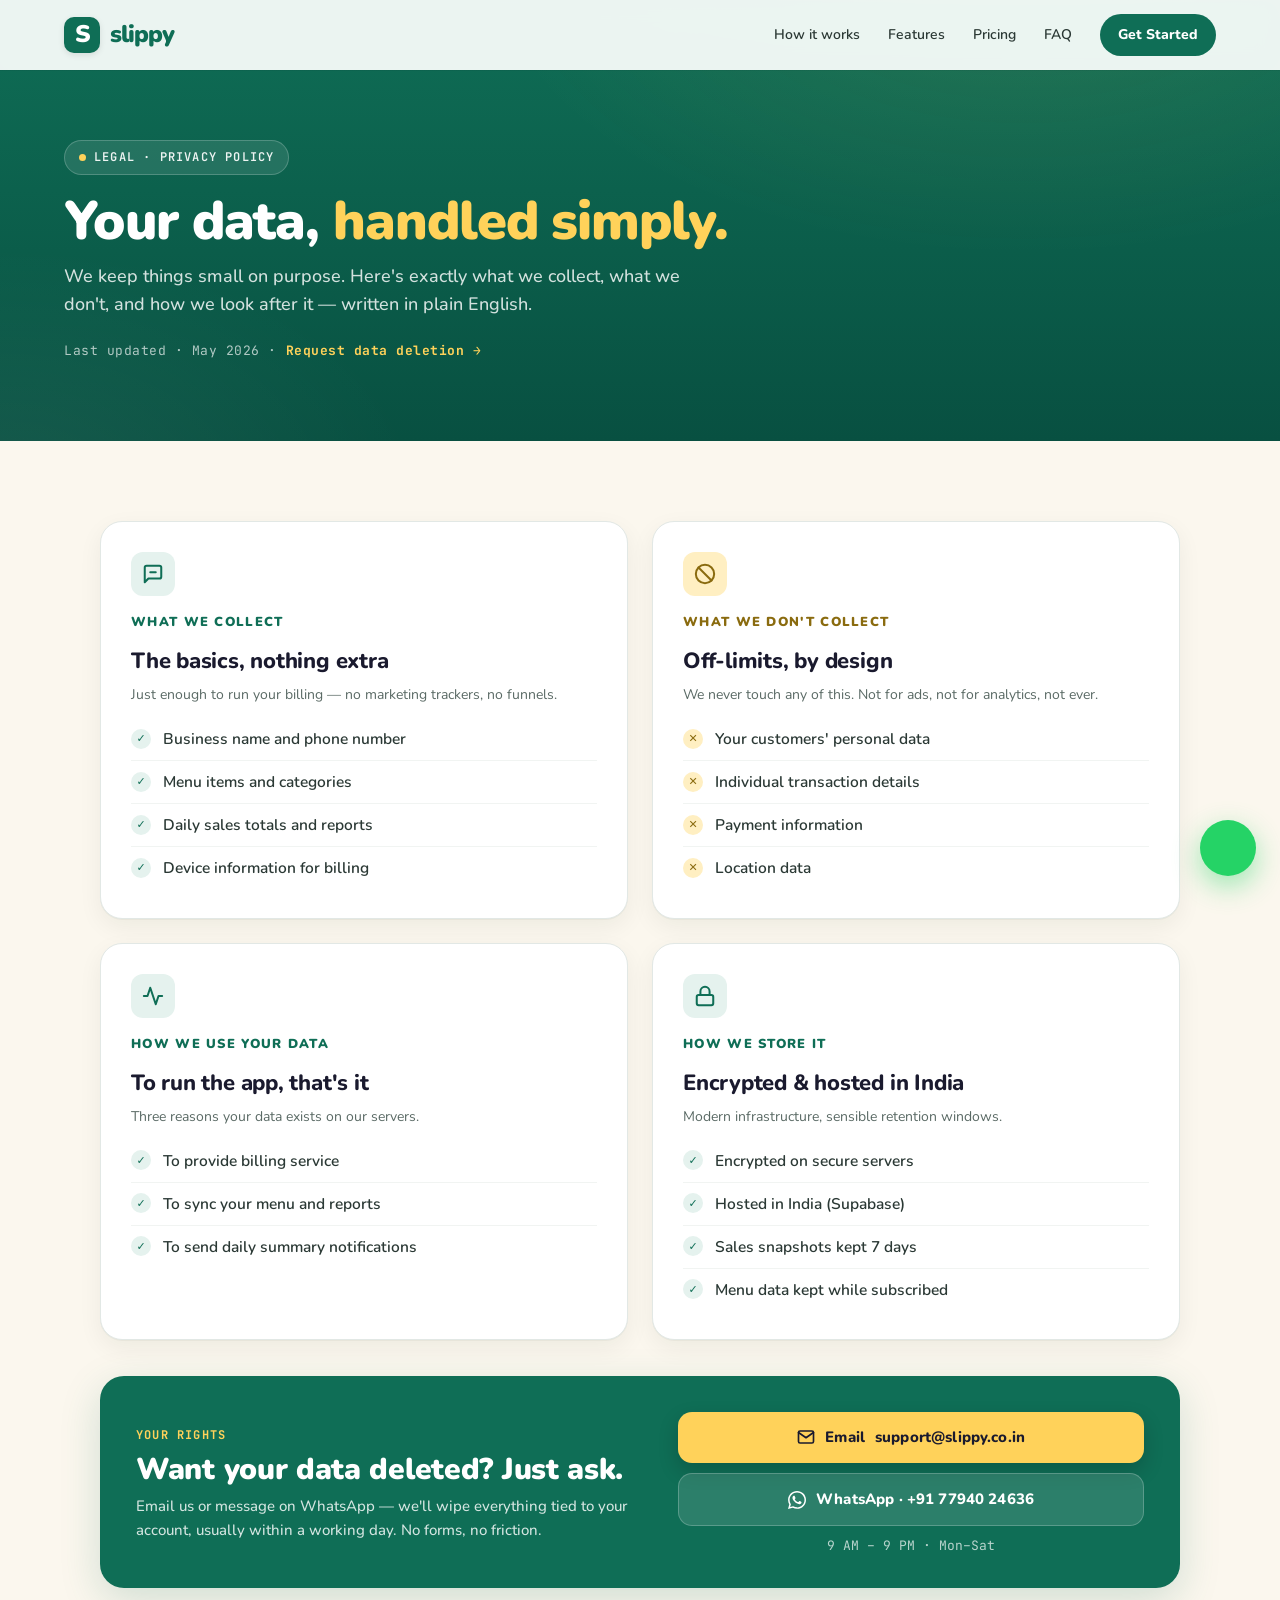
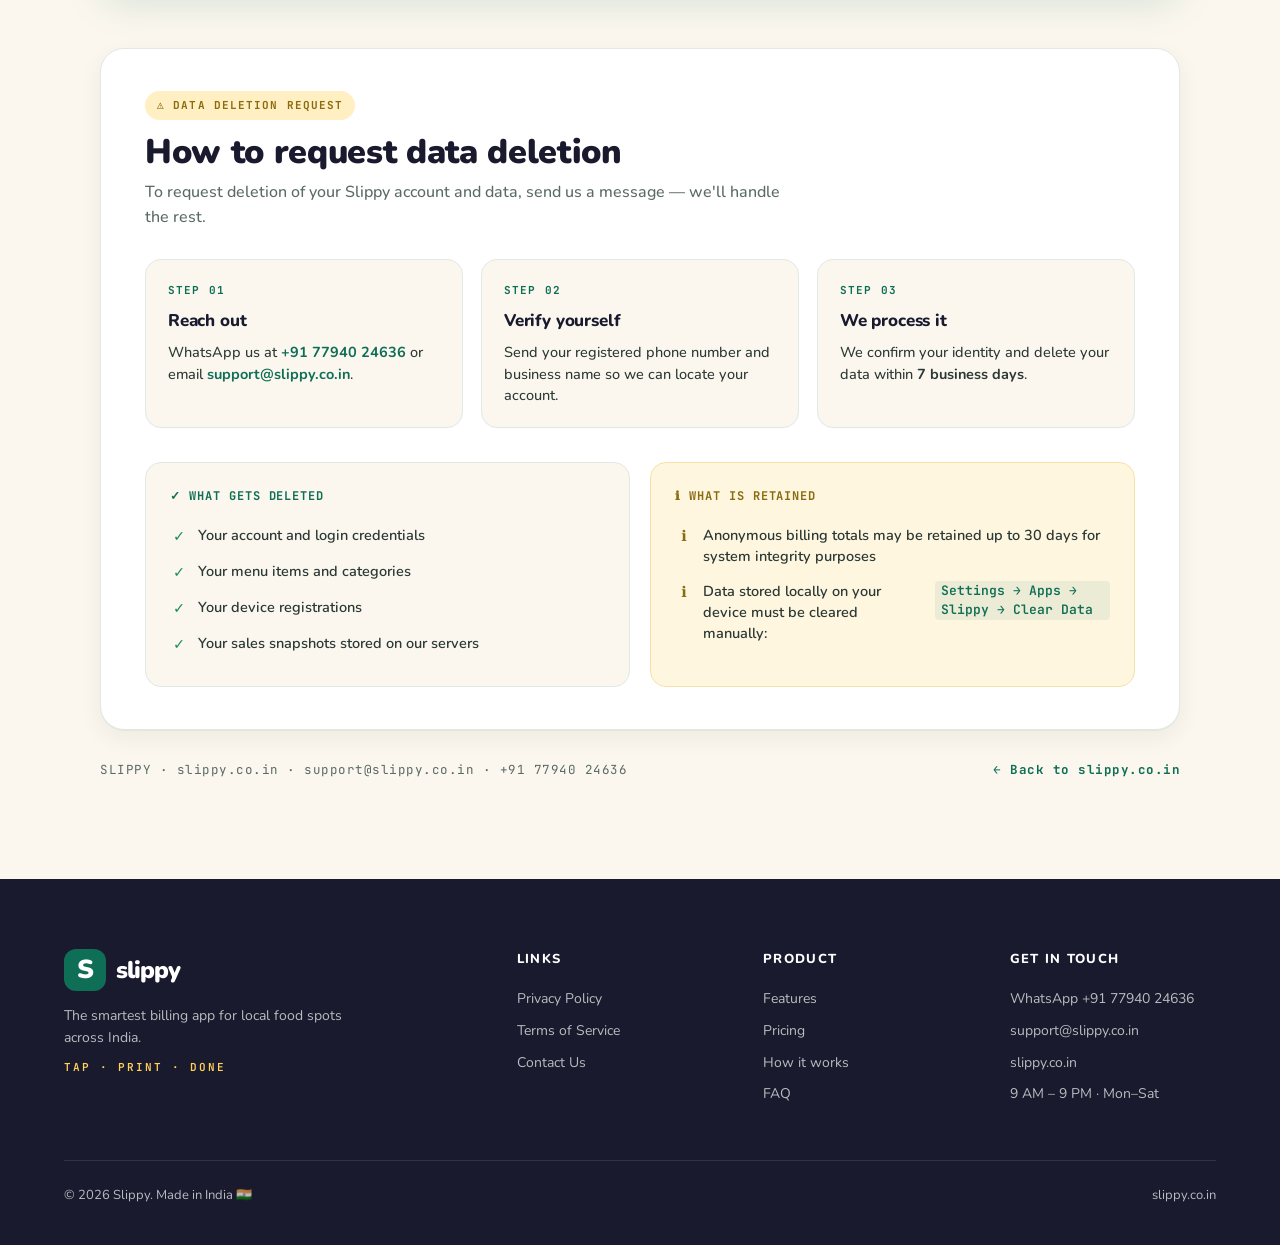
==== commit 72f76033: "Add files via upload" ====
--- a/privacy.html
+++ b/privacy.html
@@ -309,9 +309,9 @@
         <p>Email us or message on WhatsApp — we'll wipe everything tied to your account, usually within a working day. No forms, no friction.</p>
       </div>
       <div class="actions">
-        <a class="btn-wa" href="/cdn-cgi/l/email-protection#02717772726d707642716e6b72727b2c616d2c6b6c3d717760686761763f4663766327303266676e67766b6d6c27303270677377677176">
+        <a class="btn-wa mail-link" data-subject="Data deletion request">
           <svg viewBox="0 0 24 24" fill="none" stroke="currentColor" stroke-width="2.2" stroke-linecap="round" stroke-linejoin="round"><path d="M4 4h16c1.1 0 2 .9 2 2v12c0 1.1-.9 2-2 2H4c-1.1 0-2-.9-2-2V6c0-1.1.9-2 2-2z"/><polyline points="22,6 12,13 2,6"/></svg>
-          Email <span class="__cf_email__" data-cfemail="4f3c3a3f3f203d3b0f3c23263f3f36612c20612621">[email&#160;protected]</span>
+          Email <span class="mail-text"></span>
         </a>
         <a class="btn-wa" href="https://wa.me/917794024636" target="_blank" rel="noopener" style="background:rgba(255,255,255,0.12);color:#fff;border:1px solid rgba(255,255,255,0.22);box-shadow:none">
           <svg viewBox="0 0 24 24" fill="currentColor"><path d="M17.498 14.382c-.301-.15-1.767-.867-2.04-.966-.273-.101-.473-.15-.673.15-.197.295-.771.964-.944 1.162-.175.195-.349.21-.646.075-.3-.15-1.263-.465-2.403-1.485-.888-.795-1.484-1.77-1.66-2.07-.174-.3-.019-.465.13-.615.136-.135.301-.345.451-.523.146-.181.194-.301.297-.496.1-.21.049-.375-.025-.524-.075-.15-.672-1.62-.922-2.206-.24-.584-.487-.51-.672-.51-.172-.015-.371-.015-.571-.015-.2 0-.523.074-.797.359-.273.3-1.045 1.02-1.045 2.475s1.07 2.865 1.219 3.075c.149.18 2.095 3.195 5.076 4.485.709.3 1.26.48 1.692.629.71.227 1.355.195 1.866.121.57-.091 1.758-.721 2.006-1.413.255-.694.255-1.28.18-1.414-.074-.135-.27-.21-.57-.36zm-5.446 7.443h-.016c-1.77 0-3.524-.48-5.055-1.38l-.36-.214-3.75.975 1.005-3.645-.239-.375a9.869 9.869 0 0 1-1.516-5.26c0-5.445 4.455-9.885 9.942-9.885 2.654 0 5.145 1.035 7.021 2.91 1.875 1.875 2.909 4.365 2.909 7.02-.004 5.444-4.46 9.885-9.935 9.885M20.52 3.449C18.24 1.245 15.24 0 12.045 0 5.463 0 .104 5.334.101 11.893c0 2.096.549 4.14 1.595 5.945L0 24l6.335-1.652a11.997 11.997 0 0 0 5.71 1.447h.006c6.585 0 11.946-5.336 11.949-11.896 0-3.176-1.24-6.165-3.495-8.411"/></svg>
@@ -331,7 +331,7 @@
         <div class="step-box">
           <div class="sn">STEP 01</div>
           <div class="st">Reach out</div>
-          <div class="sd">WhatsApp us at <a href="https://wa.me/917794024636" target="_blank" rel="noopener">+91 77940 24636</a> or email <a href="/cdn-cgi/l/email-protection#84f7f1f4f4ebf6f0c4f7e8edf4f4fdaae7ebaaedeabbf7f1e6eee1e7f0b9c0e5f0e5a1b6b4e0e1e8e1f0edebeaa1b6b4f6e1f5f1e1f7f0"><span class="__cf_email__" data-cfemail="e4979194948b9690a497888d94949dca878bca8d8a">[email&#160;protected]</span></a>.</div>
+          <div class="sd">WhatsApp us at <a href="https://wa.me/917794024636" target="_blank" rel="noopener">+91 77940 24636</a> or email <a class="mail-link" data-subject="Data deletion request"><span class="mail-text"></span></a>.</div>
         </div>
         <div class="step-box">
           <div class="sn">STEP 02</div>
@@ -366,7 +366,7 @@
     </section>
 
     <div class="privacy-meta">
-      <div>SLIPPY · slippy.co.in · <a href="/cdn-cgi/l/email-protection" class="__cf_email__" data-cfemail="f1828481819e8385b1829d98818188df929edf989f">[email&#160;protected]</a> · +91 77940 24636</div>
+      <div>SLIPPY · slippy.co.in · <span class="mail-text"></span> · +91 77940 24636</div>
       <div><a href="index.html">← Back to slippy.co.in</a></div>
     </div>
 
@@ -406,7 +406,7 @@
         <h4>Get in touch</h4>
         <ul>
           <li><a href="https://wa.me/917794024636" target="_blank" rel="noopener">WhatsApp +91 77940 24636</a></li>
-          <li><a href="/cdn-cgi/l/email-protection#b7c4c2c7c7d8c5c3f7c4dbdec7c7ce99d4d899ded9"><span class="__cf_email__" data-cfemail="c8bbbdb8b8a7babc88bba4a1b8b8b1e6aba7e6a1a6">[email&#160;protected]</span></a></li>
+          <li><a class="mail-link"><span class="mail-text"></span></a></li>
           <li><a href="https://slippy.co.in">slippy.co.in</a></li>
           <li>9 AM – 9 PM · Mon–Sat</li>
         </ul>
@@ -421,5 +421,16 @@
 
 <a class="wa-float" href="https://wa.me/917794024636" target="_blank" rel="noopener" aria-label="Chat on WhatsApp"></a>
 
-<script data-cfasync="false" src="/cdn-cgi/scripts/5c5dd728/cloudflare-static/email-decode.min.js"></script></body>
+<script>
+(function(){
+  var email = 'support' + '@' + 'slippy.co.in';
+  document.querySelectorAll('.mail-text').forEach(function(el){ el.textContent = email; });
+  document.querySelectorAll('.mail-link').forEach(function(a){
+    var s = a.getAttribute('data-subject');
+    a.setAttribute('href', 'mailto:' + email + (s ? ('?subject=' + encodeURIComponent(s)) : ''));
+  });
+})();
+</script>
+
+</body>
 </html>
